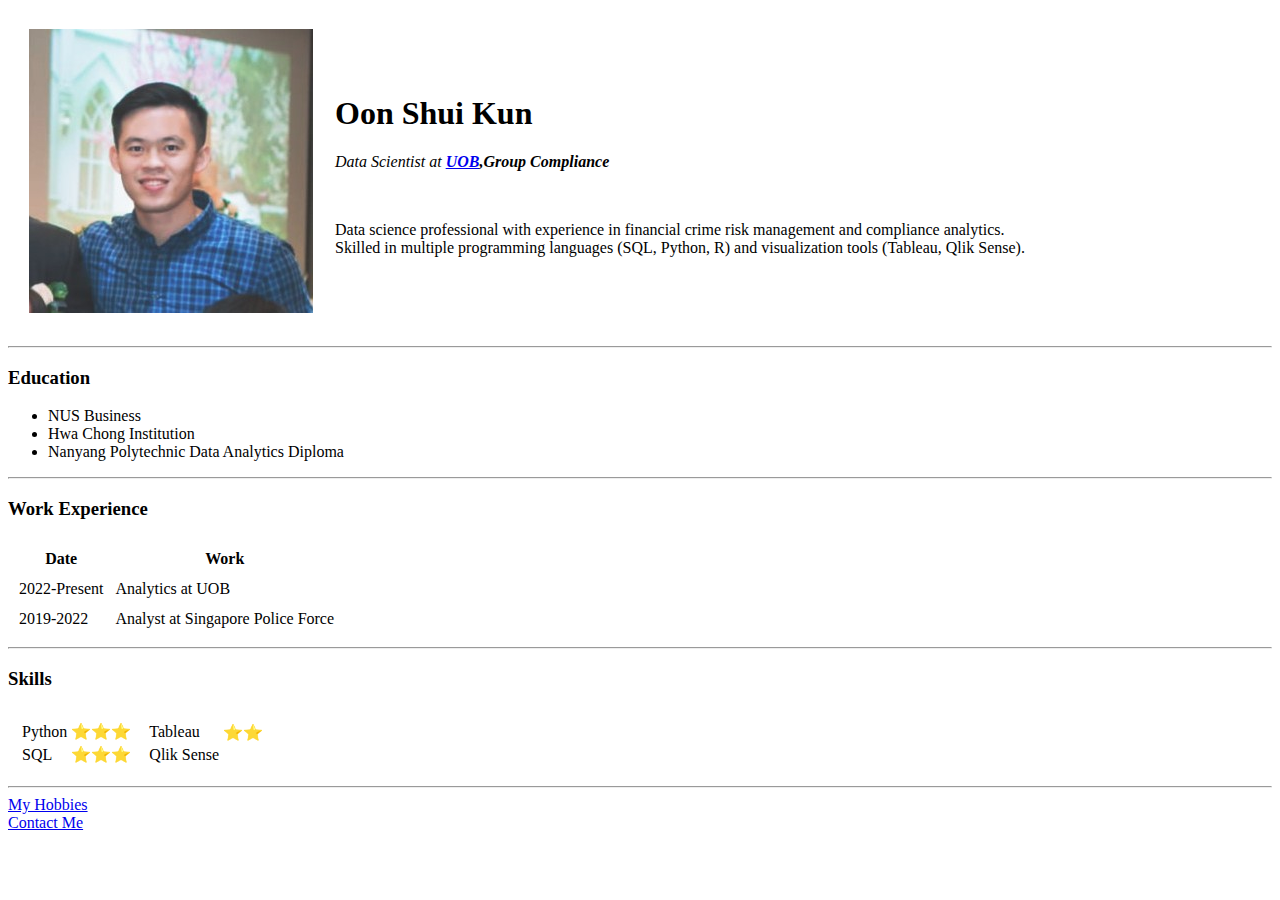
==== index.html @ 3744680a "Add initial CV website files" ====
<!DOCTYPE html>
<html lang="en" dir="ltr">

<head>
  <meta charset="utf-8">
  <title>😙Shui Kun's Personal Site</title>
</head>

<body>
  <table cellspacing="20">
    <tr>
      <td><img src="shuikun.jpg" alt="shui kun profile picture"></td>
      <td><h1>Oon Shui Kun</h1>
      <p><em>Data Scientist at <strong><a href="https://www.uob.com.sg/">UOB</a>,Group Compliance</strong></em></p>
      <br>
      <p>Data science professional with experience in financial crime risk management and compliance analytics.
        <br>
        Skilled in multiple programming languages (SQL, Python, R) and visualization tools (Tableau, Qlik Sense).
      </p></td>
    </tr>
  </table>
  <hr>
  <h3><strong>Education</strong></h3>
  <ul>
    <li>NUS Business</li>
    <li>Hwa Chong Institution</li>
    <li>Nanyang Polytechnic Data Analytics Diploma</li>
  </ul>
  <hr>
  <h3>Work Experience</h3>
  <table cellspacing="10">
    <thead>
      <tr>
        <th>Date</th>
        <th>Work</th>
      </tr>
    </thead>
    <tbody>
      <tr>
        <td>2022-Present</td>
        <td>Analytics at UOB</td>
      </tr>
      <tr>
        <td>2019-2022</td>
        <td>Analyst at Singapore Police Force</td>
      </tr>
    </tbody>
  </table>
  <hr>
  <h3>Skills</h3>
  <table cellspacing="10">
    <tr>
      <td>
        <table>
          <tr>
            <td>Python</td>
            <td>⭐⭐⭐</td>
          </tr>
          <tr>
            <td>SQL</td>
            <td>⭐⭐⭐</td>
          </tr>
        </table>
      </td>
      <td>
        <table>
          <tr>
            <td>Tableau</td>
            <td>⭐⭐</td>
          </tr>
          <tr>
            <td>Qlik Sense</td>
            <td></td>
          </tr>
        </table>
      </td>
    </tr>
  </table>
  <hr>
  <a href="hobbies.html">My Hobbies</a>
  <br>
  <a href="contact.html">Contact Me</a>
</body>

</html>
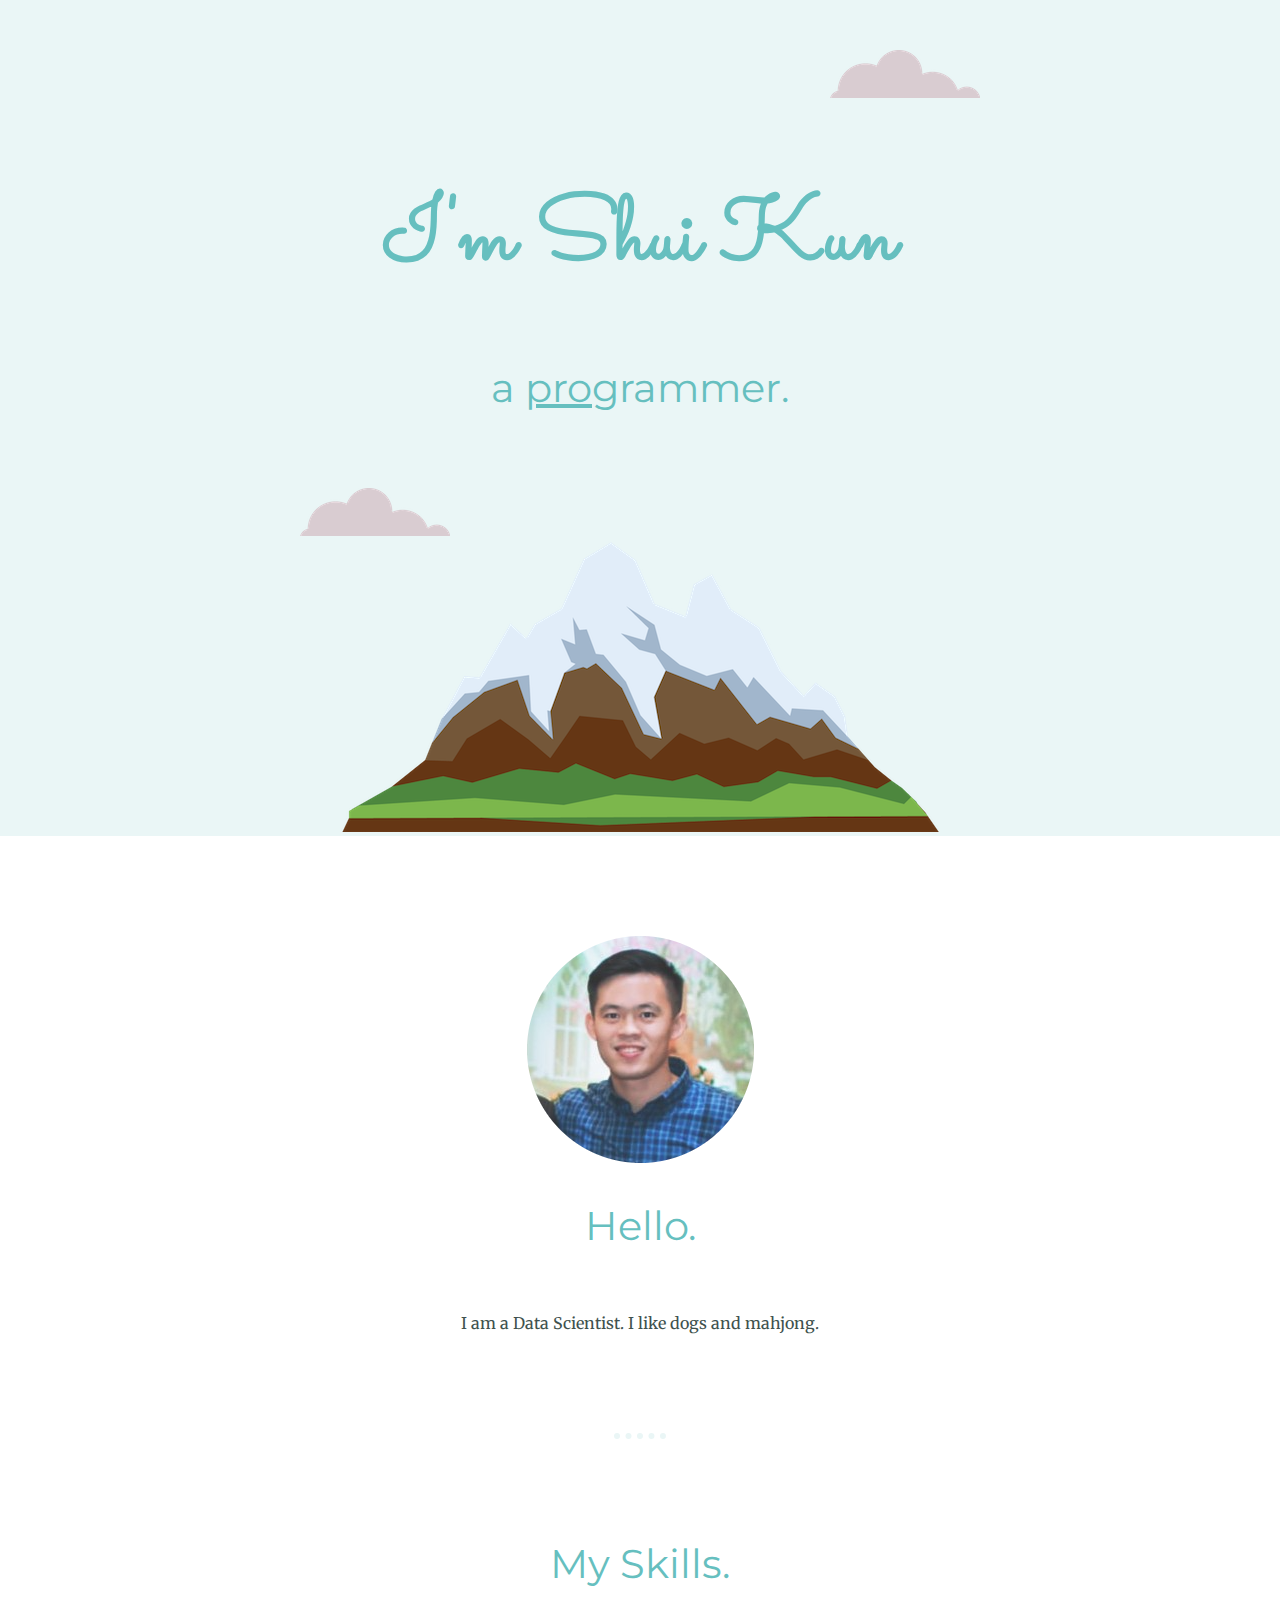
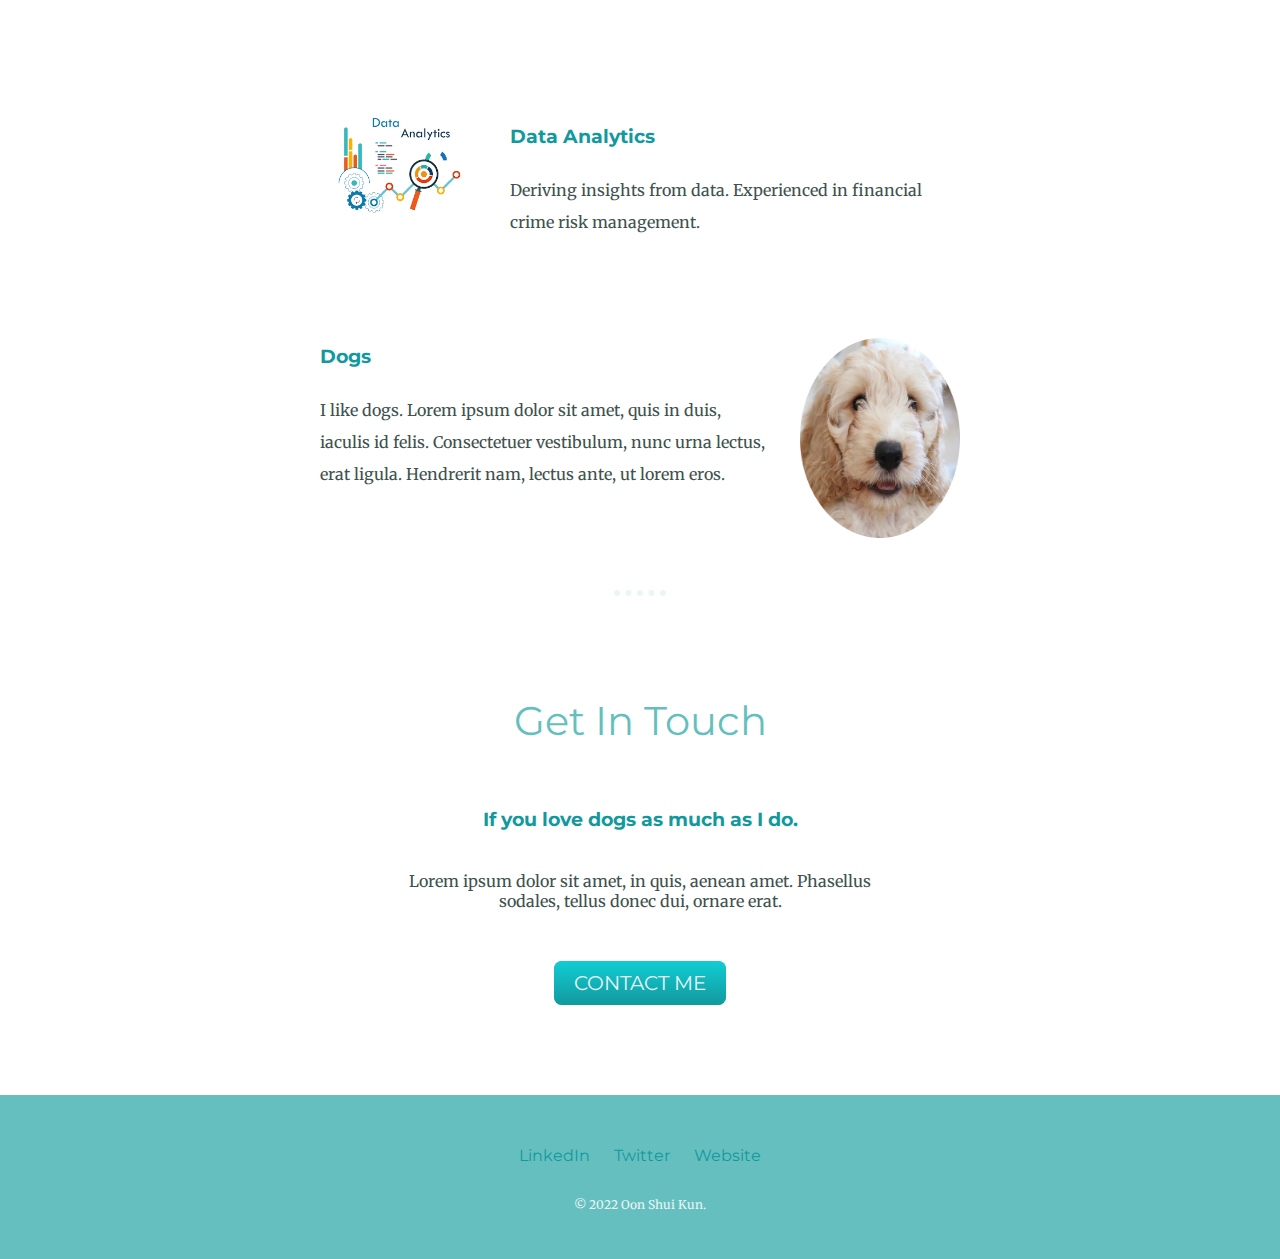
==== commit 3ee6e7f8: "Add files via upload" ====
--- a/index.html
+++ b/index.html
@@ -1,85 +1,58 @@
 <!DOCTYPE html>
 <html lang="en" dir="ltr">
+  <head>
+    <meta charset="utf-8">
+    <title>Shui Kun</title>
+    <link rel="stylesheet" href="css/styles.css">
+    <link rel="icon" href="favicon.ico">
+    <link rel="preconnect" href="https://fonts.googleapis.com">
+<link rel="preconnect" href="https://fonts.gstatic.com" crossorigin><link href="https://fonts.googleapis.com/css2?family=Merriweather&family=Montserrat&family=Sacramento&display=swap" rel="stylesheet">
+  </head>
+  <body>
+    <div class="top-container">
+      <img class="top-cloud" src="images/cloud.png" alt="cloud-img">
+      <h1>I'm Shui Kun</h1>
+      <h2>a <span class="pro">pro</span>grammer.</h2>
+      <img class="bottom-cloud" src="images/cloud.png" alt="cloud-img">
+      <img src="images/mountain.png" alt="mountain-img">
+    </div>
+    <div class="middle-container">
+      <div class="profile">
+        <img src="images/shuikun.png" alt="shuikun">
+        <h2>Hello.</h2>
+        <p>I am a Data Scientist. I like dogs and mahjong.</p>
+      </div>
+      <hr>
+      <div class="skills">
+        <h2>My Skills.</h2>
+        <div class="skill-row">
+          <img class="analytics-img" src="images/analytics_skills.png" alt="analytics">
+          <h3>Data Analytics</h3>
+          <p>Deriving insights from data. Experienced in financial crime risk management.</p>
+        </div>
+        <div class="skill-row">
+          <img class="dog-img" src="images/dog.png" alt="dog" width="200" height="200">
+          <h3>Dogs</h3>
+          <p>I like dogs. Lorem ipsum dolor sit amet, quis in duis, iaculis id felis. Consectetuer vestibulum, nunc urna lectus, erat ligula. Hendrerit nam, lectus ante, ut lorem eros.</p>
+        </div>
+      </div>
+      <hr>
+      <div class="contact-me">
+        <h2>Get In Touch</h2>
+        <h3>If you love dogs as much as I do.</h3>
+        <p class="contact-message">Lorem ipsum dolor sit amet, in quis, aenean amet. Phasellus sodales, tellus donec dui, ornare erat. </p>
+        <a class="btn" href="mailto:oonshuikun@gmail.com">CONTACT ME</a>
+      </div>
+    </div>
 
-<head>
-  <meta charset="utf-8">
-  <title>😙Shui Kun's Personal Site</title>
-</head>
 
-<body>
-  <table cellspacing="20">
-    <tr>
-      <td><img src="shuikun.jpg" alt="shui kun profile picture"></td>
-      <td><h1>Oon Shui Kun</h1>
-      <p><em>Data Scientist at <strong><a href="https://www.uob.com.sg/">UOB</a>,Group Compliance</strong></em></p>
-      <br>
-      <p>Data science professional with experience in financial crime risk management and compliance analytics.
-        <br>
-        Skilled in multiple programming languages (SQL, Python, R) and visualization tools (Tableau, Qlik Sense).
-      </p></td>
-    </tr>
-  </table>
-  <hr>
-  <h3><strong>Education</strong></h3>
-  <ul>
-    <li>NUS Business</li>
-    <li>Hwa Chong Institution</li>
-    <li>Nanyang Polytechnic Data Analytics Diploma</li>
-  </ul>
-  <hr>
-  <h3>Work Experience</h3>
-  <table cellspacing="10">
-    <thead>
-      <tr>
-        <th>Date</th>
-        <th>Work</th>
-      </tr>
-    </thead>
-    <tbody>
-      <tr>
-        <td>2022-Present</td>
-        <td>Analytics at UOB</td>
-      </tr>
-      <tr>
-        <td>2019-2022</td>
-        <td>Analyst at Singapore Police Force</td>
-      </tr>
-    </tbody>
-  </table>
-  <hr>
-  <h3>Skills</h3>
-  <table cellspacing="10">
-    <tr>
-      <td>
-        <table>
-          <tr>
-            <td>Python</td>
-            <td>⭐⭐⭐</td>
-          </tr>
-          <tr>
-            <td>SQL</td>
-            <td>⭐⭐⭐</td>
-          </tr>
-        </table>
-      </td>
-      <td>
-        <table>
-          <tr>
-            <td>Tableau</td>
-            <td>⭐⭐</td>
-          </tr>
-          <tr>
-            <td>Qlik Sense</td>
-            <td></td>
-          </tr>
-        </table>
-      </td>
-    </tr>
-  </table>
-  <hr>
-  <a href="hobbies.html">My Hobbies</a>
-  <br>
-  <a href="contact.html">Contact Me</a>
-</body>
+    <div class="bottom-container">
+      <a class="footer-link" href="https://www.linkedin.com/in/shui-kun-oon-574b09175/">LinkedIn</a>
+      <a class="footer-link" href="https://twitter.com/shui_kun">Twitter</a>
+      <a class="footer-link" href="https://www.appbrewery.co/">Website</a>
+      <p class="copyright">© 2022 Oon Shui Kun.</p>
+    </div>
 
+
+  </body>
 </html>
--- a/css/styles.css
+++ b/css/styles.css
@@ -0,0 +1,139 @@
+body {
+  margin: 0;
+  text-align: center;
+  font-family: 'Merriweather', serif;
+}
+
+h1 {
+  font-size: 5.625rem;
+  color: #66BFBF;
+  line-height: 2;
+  margin: 50px auto 0 auto;
+  font-family: 'Sacramento', cursive;
+}
+
+h2 {
+  font-size: 2.5rem;
+  color: #66BFBF;
+  font-weight: normal;
+  font-family: 'Montserrat', sans-serif;
+  padding-bottom: 30px;
+}
+
+h3 {
+  font-family: 'Montserrat', sans-serif;
+  color: #11999E;
+}
+
+a {
+  color: #11999E;
+  font-family: 'Montserrat', sans-serif;
+  margin: 10px 10px;
+  text-decoration: none;
+}
+
+a:hover {
+  color: #EAF6F6;
+}
+
+p {
+  color: #40514E;
+}
+
+hr {
+  border-style: dotted none none none;
+  border-width: 6px;
+  border-color: #EAF6F6;
+  width: 4%;
+  margin: 100px auto;
+}
+
+.skill-row {
+  width: 50%;
+  margin: 100px auto 100px auto;
+  text-align: left;
+  line-height: 2;
+}
+
+.analytics-img {
+  width: 25%;
+  float: left;
+  margin-right: 30px;
+}
+
+.dog-img {
+  width: 25%;
+  float: right;
+  margin-left: 30px
+}
+
+.copyright {
+  color: #EAF6F6;
+  font-size: 0.75rem;
+  padding: 20px 0;
+}
+
+.contact-message {
+  width: 40%;
+  margin: 40px auto 60px;
+}
+
+.top-container {
+  background: #EAF6F6;
+  position: relative;
+  padding-top: 100px;
+}
+
+.middle-container {
+  margin: 100px 0;
+}
+
+
+.bottom-container {
+  background-color: #66BFBF;
+  margin-top: 50px;
+  padding: 50px 0 15px 0;
+}
+
+.pro {
+  text-decoration: underline;
+}
+
+.bottom-cloud {
+  position: absolute;
+  right:300px;
+  top:50px;
+}
+
+.top-cloud {
+  position: absolute;
+  left: 300px;
+  bottom: 300px;
+}
+
+.btn {
+  background: #11cdd4;
+  background-image: -webkit-linear-gradient(top, #11cdd4, #11999e);
+  background-image: -moz-linear-gradient(top, #11cdd4, #11999e);
+  background-image: -ms-linear-gradient(top, #11cdd4, #11999e);
+  background-image: -o-linear-gradient(top, #11cdd4, #11999e);
+  background-image: linear-gradient(to bottom, #11cdd4, #11999e);
+  -webkit-border-radius: 8;
+  -moz-border-radius: 8;
+  border-radius: 8px;
+  font-family: 'Montserrat', sans-serif;
+  color: #EAF6F6;
+  font-size: 20px;
+  padding: 10px 20px 10px 20px;
+  text-decoration: none;
+}
+
+.btn:hover {
+  background: #30e3cb;
+  background-image: -webkit-linear-gradient(top, #30e3cb, #2bc4ad);
+  background-image: -moz-linear-gradient(top, #30e3cb, #2bc4ad);
+  background-image: -ms-linear-gradient(top, #30e3cb, #2bc4ad);
+  background-image: -o-linear-gradient(top, #30e3cb, #2bc4ad);
+  background-image: linear-gradient(to bottom, #30e3cb, #2bc4ad);
+  text-decoration: none;
+}
